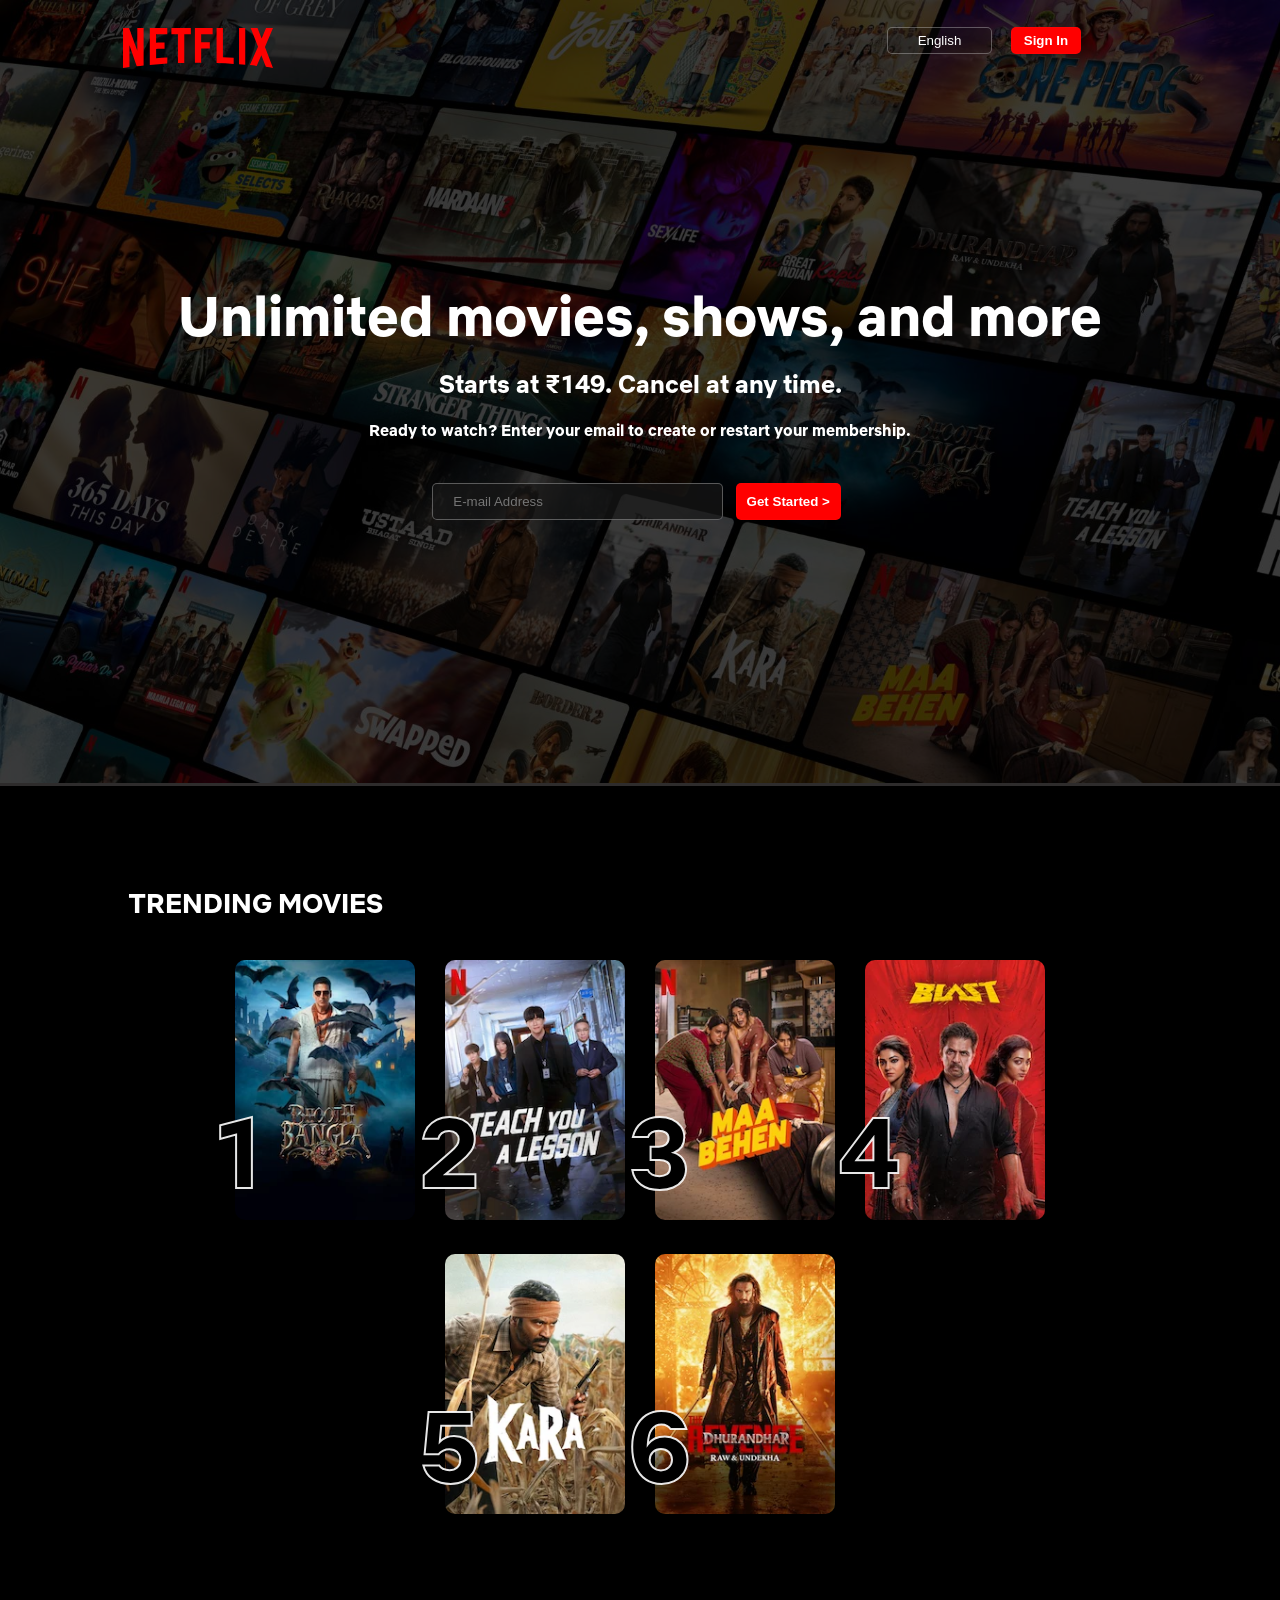
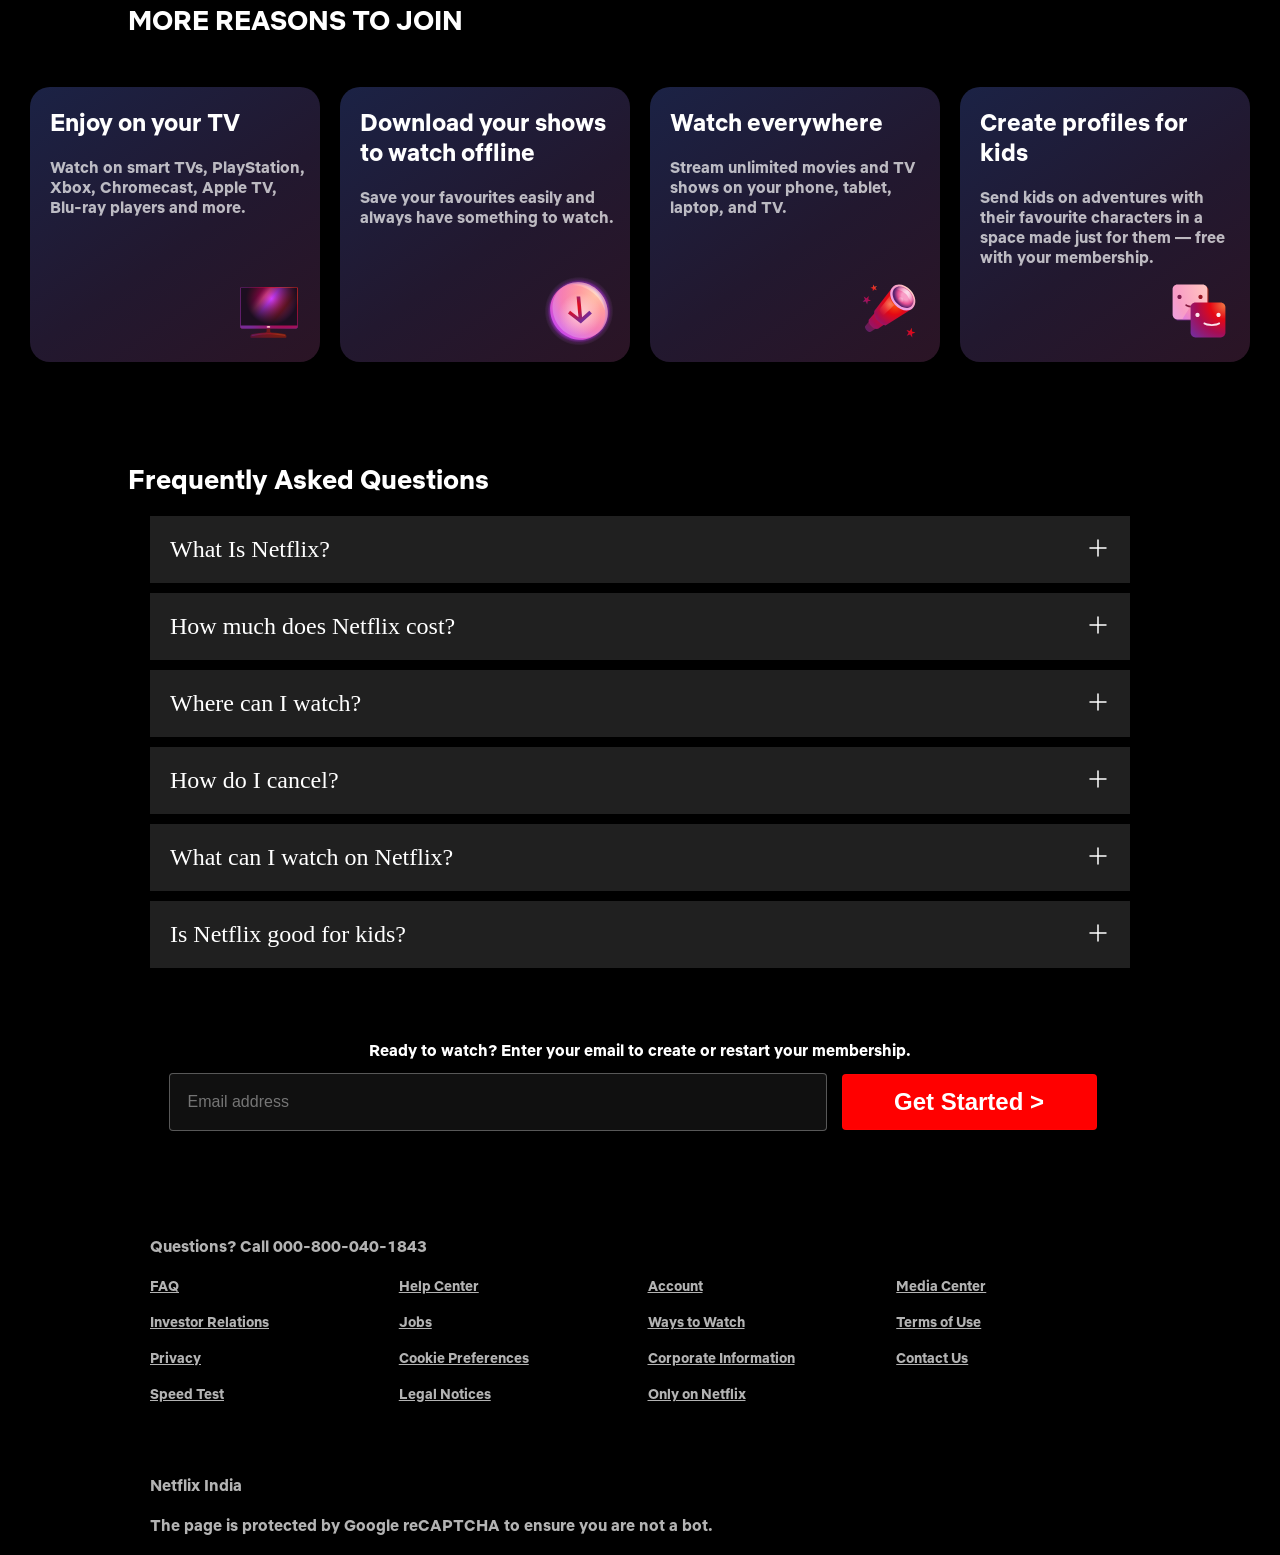
==== Project/index.html @ 36dc7288 "Rename project files to standard names" ====
<!DOCTYPE html>
<html lang="en">

<head>
    <meta charset="UTF-8">
    <meta name="viewport" content="width=device-width, initial-scale=1.0">
    <link rel="stylesheet" href="netflix-clone.css">
    <title>Document</title>
</head>

<body>

    <div class="main">

        <nav>
            <span><img width="130" src="assests/logo.svg" alt="Logo"></span>
            <div class="navbut">
                <button class="btn">English</button>
                <button class="btn btn-redsm">Sign In</button>
            </div>
        </nav>

        <div class="box"></div>
        <div class="text">
            <span>Unlimited movies, shows, and more</span>
            <span>Starts at ₹149. Cancel at any time.</span>
            <span>Ready to watch? Enter your email to create or restart your membership.</span>
            <div>
                <input class="emailenter" type="email" placeholder="E-mail Address">
                <button class="btn btn-red">Get Started &gt;</button>
            </div>
        </div>


    </div>
    <div class="separation"></div>

    <p class="word1">TRENDING MOVIES</p>
    <section class="first_section">

        <div class="card">
            <span class="rank">1</span>
            <img src="assests/bhootbangla.webp" alt="movie1">
        </div>
        <div class="card">
            <span class="rank">2</span>
            <img src="assests/img2.webp" alt="movie2">
        </div>
        <div class="card">
            <span class="rank">3</span>
            <img src="assests/img3.webp" alt="movie3">
        </div>
        <div class="card">
            <span class="rank">4</span>
            <img src="assests/img4.webp" alt="movie4">
        </div>
        <div class="card">
            <span class="rank">5</span>
            <img src="assests/img5.webp" alt="movie5">
        </div>
        <div class="card">
            <span class="rank">6</span>
            <img src="assests/img6.webp" alt="movie">
        </div>

    </section>



    <p class="word2" style="padding-top: 35px; padding-bottom: 30px;">MORE REASONS TO JOIN</p>

    <section class="second_section">

        <div class="card2">
            <span class="el"><img width="130" src="assests/svg1.svg" alt="Ele-1"></span>
            <div class="title">Enjoy on your TV</div>
            <div class="description">Watch on smart TVs, PlayStation, Xbox, Chromecast, Apple TV, Blu-ray players
                and more.</div>
        </div>
        <div class="card2">
            <span><img width="130" src="assests/svg2.svg" alt="Ele-2"></span>
            <div class="title">Download your shows to watch offline</div>
            <div class="description">Save your favourites easily and always have something to watch.</div>
        </div>
        <div class="card2">
            <span><img width="130" src="assests/svg3.svg" alt="Ele-3"></span>
            <div class="title">Watch everywhere</div>
            <div class="description">Stream unlimited movies and TV shows on your phone, tablet, laptop, and TV.
            </div>
        </div>
        <div class="card2">
            <span><img width="130" src="assests/svg4.svg" alt="Ele-4"></span>
            <div class="title">Create profiles for kids</div>
            <div class="description">Send kids on adventures with their favourite characters in a space made just
                for them — free with your membership.</div>
        </div>

    </section>

    <h2 class="word2">Frequently Asked Questions</h2>
    <section class="faq">
        
        <div class="faqbox">
            <span>What Is Netflix?</span>
            <svg class="faq-icon" xmlns="http://www.w3.org/2000/svg" viewBox="0 0 24 24" width="24" height="24" color="currentColor"
                fill="none" stroke="currentColor" stroke-width="1.5" stroke-linecap="round" stroke-linejoin="round">
                <path d="M11.9922 4.00012V20.0001M19.9922 12.0001H3.99222"></path>
            </svg>

        </div>
        <div class="faqbox">
            <span>How much does Netflix cost?</span>
            <svg class="faq-icon" xmlns="http://www.w3.org/2000/svg" viewBox="0 0 24 24" width="24" height="24" color="currentColor"
                fill="none" stroke="currentColor" stroke-width="1.5" stroke-linecap="round" stroke-linejoin="round">
                <path d="M11.9922 4.00012V20.0001M19.9922 12.0001H3.99222"></path>
            </svg>

        </div>
        <div class="faqbox">
            <span>Where can I watch?</span>
            <svg class="faq-icon" xmlns="http://www.w3.org/2000/svg" viewBox="0 0 24 24" width="24" height="24" color="currentColor"
                fill="none" stroke="currentColor" stroke-width="1.5" stroke-linecap="round" stroke-linejoin="round">
                <path d="M11.9922 4.00012V20.0001M19.9922 12.0001H3.99222"></path>
            </svg>

        </div>
        <div class="faqbox">
            <span>How do I cancel?</span>
            <svg class="faq-icon" xmlns="http://www.w3.org/2000/svg" viewBox="0 0 24 24" width="24" height="24" color="currentColor"
                fill="none" stroke="currentColor" stroke-width="1.5" stroke-linecap="round" stroke-linejoin="round">
                <path d="M11.9922 4.00012V20.0001M19.9922 12.0001H3.99222"></path>
            </svg>

        </div>
        <div class="faqbox">
            <span>What can I watch on Netflix?</span>
            <svg class="faq-icon" xmlns="http://www.w3.org/2000/svg" viewBox="0 0 24 24" width="24" height="24" color="currentColor"
                fill="none" stroke="currentColor" stroke-width="1.5" stroke-linecap="round" stroke-linejoin="round">
                <path d="M11.9922 4.00012V20.0001M19.9922 12.0001H3.99222"></path>
            </svg>

        </div>
        <div class="faqbox">
            <span>Is Netflix good for kids?</span>
            <svg class="faq-icon" xmlns="http://www.w3.org/2000/svg" viewBox="0 0 24 24" width="24" height="24" color="currentColor"
                fill="none" stroke="currentColor" stroke-width="1.5" stroke-linecap="round" stroke-linejoin="round">
                <path d="M11.9922 4.00012V20.0001M19.9922 12.0001H3.99222"></path>
            </svg>

        </div>
    </section>

    <section class="email-section">

    <p class="email-text">
        Ready to watch? Enter your email to create or restart your membership.
    </p>

    <div class="email-form">
        <input class="emailinput" type="email" placeholder="Email address">
        <button class="button">Get Started ></button>
    </div>

    </section>


    <section class="footer">
        <div class="footer-content">
            <p class="footer-text">Questions? Call 000-800-040-1843</p>
            <div class="footer-links">
                <a href="#">FAQ</a>
                <a href="#">Help Center</a>
                <a href="#">Account</a>
                <a href="#">Media Center</a>

                <a href="#">Investor Relations</a>
                <a href="#">Jobs</a>
                <a href="#">Ways to Watch</a>
                <a href="#">Terms of Use</a>
                <a href="#">Privacy</a>

                <a href="#">Cookie Preferences</a>
                <a href="#">Corporate Information</a>
                <a href="#">Contact Us</a>
                <a href="#">Speed Test</a>

                <a href="#">Legal Notices</a>
                <a href="#">Only on Netflix</a>
            </div>
            <p class="footer-text">Netflix India</p>
            <p class="footer-text-last">The page is protected by Google reCAPTCHA to ensure you are not a bot.</p>
        </div>


</body>

</html>
---- Project/netflix-clone.css ----
@font-face {
    font-family: 'Netflix';
    src: url(assests/NetflixSans-Bold.otf);
}

* {
    padding: 0;
    margin: 0;
    
}

body {
    background-color: black;
}

.main {
    background-image: url("assests/bg.jpg");
    background-position: center center;
    background-size: cover;
    background-repeat: no-repeat;
    height: 87vh;
    position: relative;
}

.box {
    background-color: black;
    height: 87vh;
    width: 100%;
    opacity: 0.69;
    position: absolute;
    top: 0;
    color: white;
    text-align: center;
}

.text {
    min-height: calc(80vh - 80px);
    text-align: center;
    color: white;
    font-size: 50px;
    display: flex;
    align-items: center;
    justify-content: center;
    flex-direction: column;
    position: relative;
    gap: 18px;
}

nav {
    width: 70vw;
    margin: auto;
    display: flex;
    justify-content: space-between;
    align-items: center;
    height: 80px;

}

.navbut{
    display: flex;
    gap: 12px;
}

nav img {
    color: red;
    width: 150px;
    position: relative;
    z-index: 5;
    padding: 15px 1px;
    margin-left: -70px;
    margin-top: 20px;
}

nav button {
    position: relative;
    z-index: 5;
}


.text> :first-child {
    font-family: 'Netflix', sans-serif;
    font-size: 56px;
    font-weight: 700;
    color: rgb(255, 255, 255);
    line-height: 70px;
    position: relative;
}

.text> :nth-child(2) {
    font-family: 'Netflix', sans-serif;
    font-size: 25px;
    font-weight: 500;
    color: rgb(255, 255, 255);
    line-height: normal;
    position: relative;
}

.text> :nth-child(3) {
    font-family: 'Netflix', sans-serif;
    font-size: 16px;
    font-weight: 400;
    color: rgb(255, 255, 255);
    line-height: 24px;
    position: relative;
}

.btn {
    height: 2px 8px;
    font-weight: bold;
    color: white;
    border-radius: 5px;
    padding: 5px;
    width: 105px;
    background-color: rgba(23, 23, 23, 0.2);
    border: 1px solid rgba(255, 255, 255, 0.3);
    margin-right: 7px;
    position: relative;
    cursor: pointer;
    font-weight:400;
}

.btn-red {
    background-color: red;
    color: white;
    padding: 10px 8px 10px 8px;
    border: 1px solid rgba(255, 15, 15, 0.3);
    font-weight: 680;
}

.btn-redsm {
    background-color: red;
    color: white;
    width: 70px;
    border: 1px solid rgba(255, 15, 15, 0.3);
    font-weight: 600;



}



.emailenter {
    padding: 10px 100px 10px 20px;
    border-radius: 5px;
    background-color: rgba(23, 23, 23, 0.7);
    color: white;
    font-weight: 500;
    border: 1px solid rgba(255, 255, 255, 0.3);
}

.separation {
    height: 3px;
    background-color: rgb(46, 44, 44);

}

.word1{
    font-family: 'Netflix', sans-serif;
    font-size: 27px;
    color: white;
    width: 80%;
    margin: 100px auto 40px;
    font-weight: 600;
    padding-bottom: 0px;;
}



.first_section{
    display: flex;
    flex-wrap: wrap;
    justify-content: center;
    gap:30px;
    padding: 0px 140px ;
    margin-top: 0px;
    height: auto;

}

.card{
    position: relative;
    width: 180px;
    transition: transform 0.3s ease ;

}

.card img{
    position: relative;
    width:100%;
    height: 260px;
    border-radius: 10px;
    object-fit: cover;
    z-index: 1;
    transition: transform 0.3s ease ;
    cursor: pointer;
}

.card:hover img{
    transform: scale(1.10);
}

.rank{

    font-family: 'Netflix', sans-serif;
    font-size: 100px;
    font-weight: 700;
    color: black;
    line-height: normal;
    
    position: absolute;
    left: -26px;
    bottom: 10px;
    -webkit-text-stroke: 2px rgba(255, 255, 255, 0.9);
    z-index: 2;
    pointer-events: none;
}

.word2{
    font-family: 'Netflix', sans-serif;
    font-size: 27px;
    color: white;
    width: 80%;
    margin: 50px auto 20px;
    font-weight: 600;
    padding-bottom: 0px;
}

.second_section{
    display: flex;
    flex-wrap: wrap;
    justify-content: center;
    align-items: center;
    gap:20px;
    height: auto;
    width: 100%;
    margin: 0px auto;
    padding-bottom: 50px;
    

}

.card2{
    width: 290px;
    height: 275px;
    border-radius: 20px;
    padding: 10px;
    position: relative;
    object-fit: cover;
    background: linear-gradient(
        145deg,
        #1b2245 0%,
        #22182f 55%,
        #2b1425 100%
    );
    box-sizing: border-box;
}

.title{
    
    font-family: 'Netflix', sans-serif;
    font-size: 24px;
    font-weight: 500;
    color: rgb(255, 255, 255);
    line-height: normal;
    position: relative;
    padding: 10px 0px 10px 10px;

}

.description{
    font-family: 'Netflix', sans-serif;
    font-size: 16px;
    font-weight: 400;
    color: rgba(255, 255, 255,0.7);
    line-height: normal;
    position: relative;
    padding: 10px 0px 0px 10px;
}



.card2 img{
    position: absolute;
    bottom: 15px;
    right: 15px;
    width: 72px;
}

.faq{
    background-color: black;
    color: white;
    padding: 0px 150px 0px 150px;
    
}

.faqbox:hover{
    background-color: rgba(84, 84, 84, 0.7);
}

.faqbox{
    display: flex;
    background-color: rgba(84, 84, 84, 0.384);
    padding: 20px;
    font-size: 24px;
    font-weight: 400;
    margin-bottom: 10px;
    justify-content: space-between;
    cursor: pointer;
}




.email-section{
    
    background-color: black;
    color: white;
    padding: 0px 150px 0px 150px;
}
.email-text{
    text-align: center;
    font-family: 'Netflix', sans-serif;
    color: white;
    font-size: 16px;
    font-weight: 400;
    line-height: 24px;
    margin-top: 70px;
}

.email-form{
    display: flex;
    justify-content: center;
    align-items: center;
}

.emailinput{
    
    margin: 11px 15px 35px 0px;
    position: relative;
    width: 620px;
    height: 56px;
    padding: 0px 18px;
    border-radius: 4px;
    background-color: rgba(23, 23, 23, 0.7);
    color: white;
    font-size: 16px;
    font-weight: 500;
    border: 1px solid rgba(255, 255, 255, 0.3);
}

.button{
    margin: 11px 15px 35px 0px;
    width: 255px;
    height: 56px;
    border: none;
    border-radius: 4px;
    background-color: red;
    color: white;
    font-size: 24px;
    line-height: 24px;
    border: 1px solid rgba(255, 15, 15, 0.3);
    font-weight: 600;
}

.footer{
    
    background-color: black;
    color: white;
    padding: 0px 150px 0px 150px;
}

.footer-text{
    font-family: 'Netflix', sans-serif;
    color: rgba(255, 255, 255,0.7);
    font-size: 16px;
    font-weight: 400;
    line-height: normal;
    margin-top: 70px;
    margin-bottom: 20px;
}

.footer-links{
    display: grid;
    grid-template-columns: repeat(4, 1fr);
    flex-wrap: wrap;
    gap: 15px;
    margin-bottom: 20px;
    
}

.footer-links a{
    color: rgba(255, 255, 255,0.7);
    font-size: 14px;
    font-weight: 400;
    line-height: 21px;
    font-family: 'Netflix', sans-serif;
}


.footer-text-last{
    font-family: 'Netflix', sans-serif;
    color: rgba(255, 255, 255,0.7);
    font-size: 16px;
    font-weight: 400;
    line-height: normal;
    margin-top: 10px;
    margin-bottom: 20px;
}



@media (max-width:768px){

    nav{
        width:95%;
    }

    nav img{
        width:100px;
        margin:0;
    }

    .text > :first-child{
        font-size:42px;
        line-height:50px;
    }

    .first_section{
        overflow-x:auto;
        flex-wrap:wrap;
        padding:20px;
    }

    .faq{
        padding:20px;
    }

    .faqbox{
        font-size:18px;
    }

    .footer-links{
        grid-template-columns:1fr 1fr;
    }

}
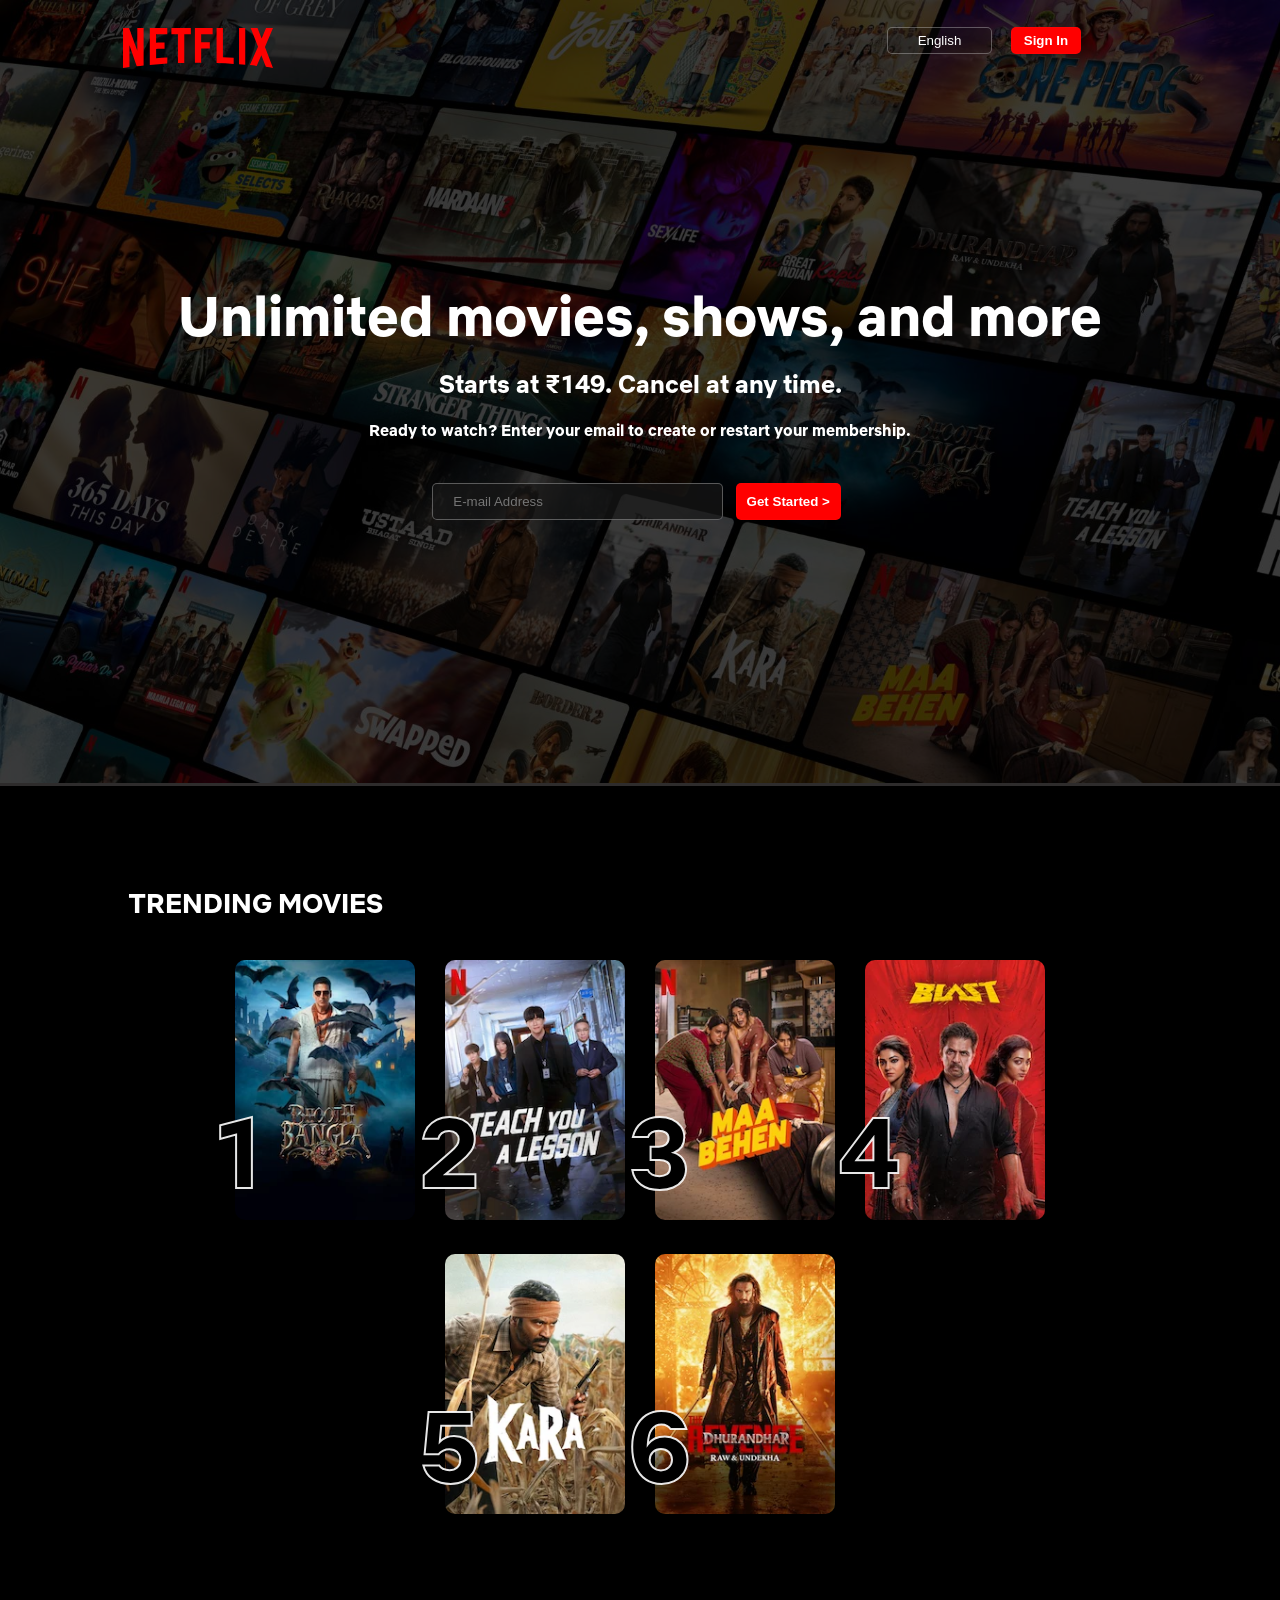
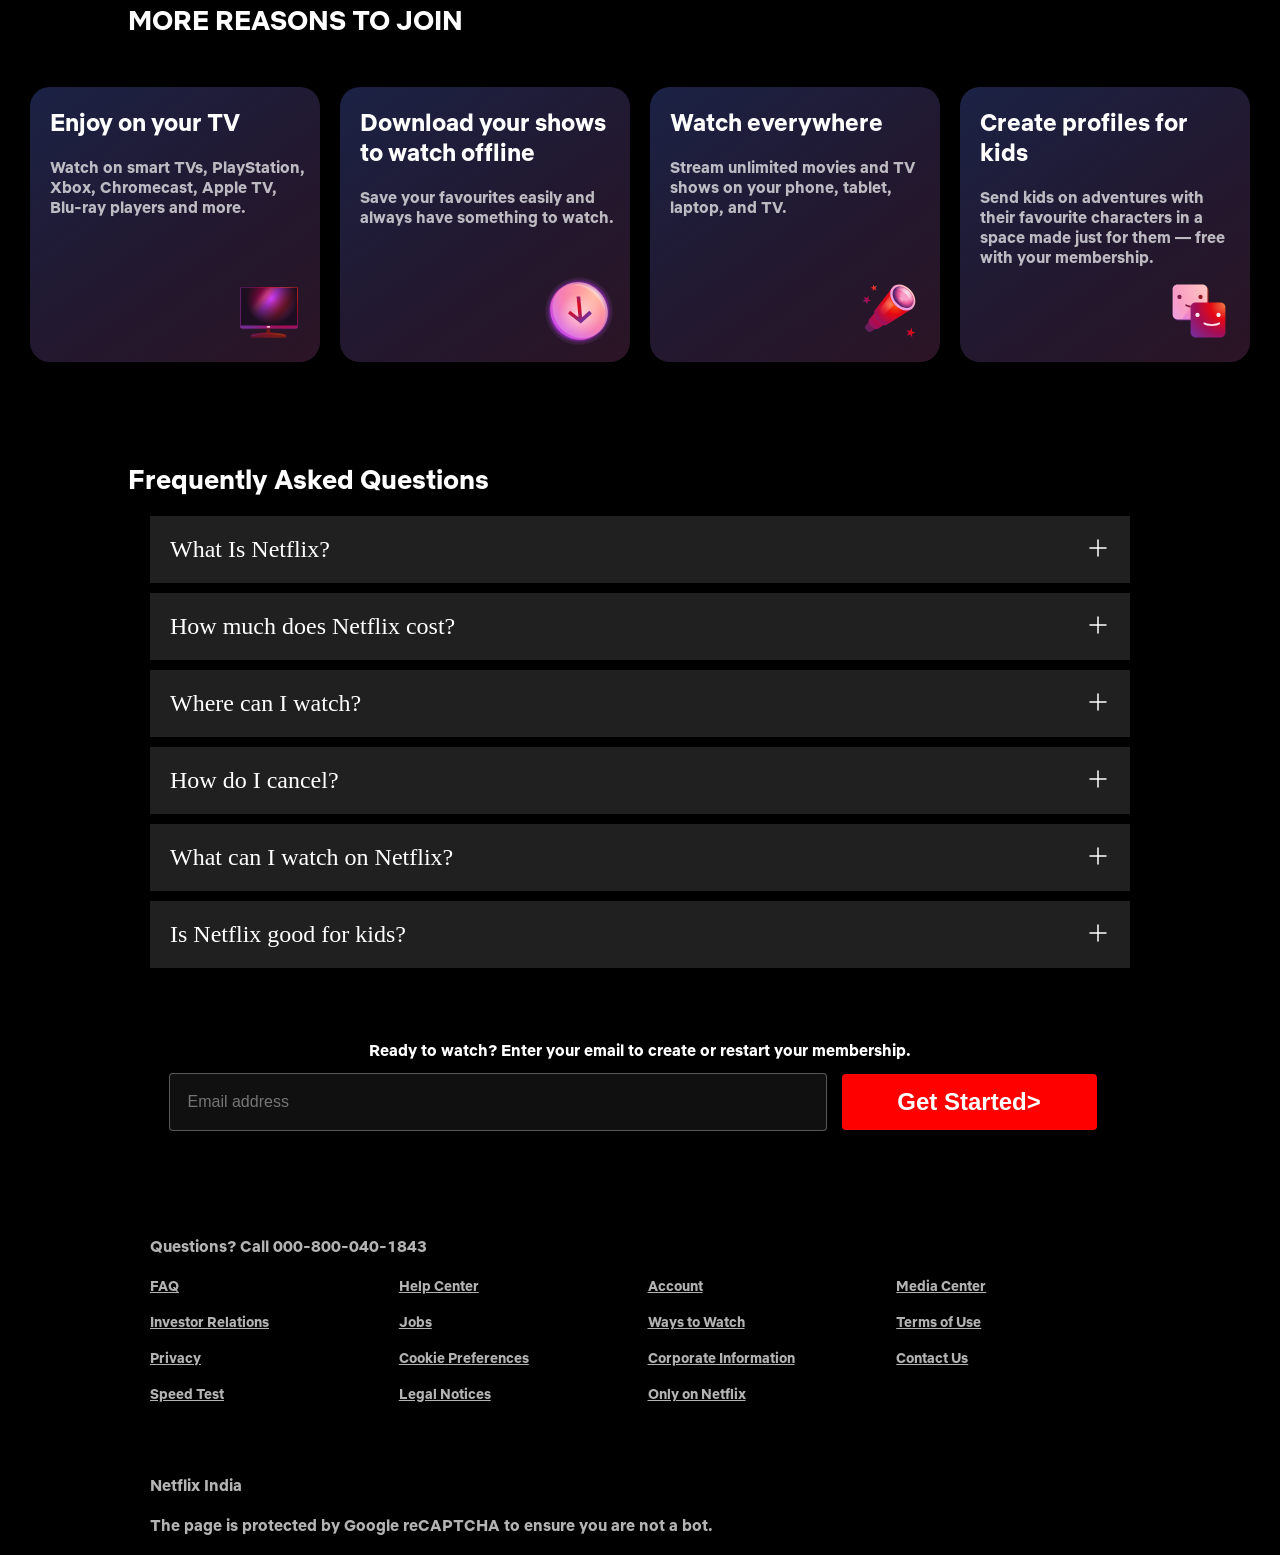
==== commit d0a26f98: "The email section is modified for the mobile view" ====
--- a/Project/index.html
+++ b/Project/index.html
@@ -4,7 +4,7 @@
 <head>
     <meta charset="UTF-8">
     <meta name="viewport" content="width=device-width, initial-scale=1.0">
-    <link rel="stylesheet" href="netflix-clone.css">
+    <link rel="stylesheet" href="index.css">
     <title>Document</title>
 </head>
 
@@ -158,7 +158,7 @@
 
     <div class="email-form">
         <input class="emailinput" type="email" placeholder="Email address">
-        <button class="button">Get Started ></button>
+        <button class="button">Get Started></button>
     </div>
 
     </section>
@@ -194,4 +194,4 @@
 
 </body>
 
-</html>+</html>
--- a/Project/index.css
+++ b/Project/index.css
@@ -0,0 +1,499 @@
+@font-face {
+    font-family: 'Netflix';
+    src: url(assests/NetflixSans-Bold.otf);
+}
+
+* {
+    padding: 0;
+    margin: 0;
+    
+}
+
+body {
+    background-color: black;
+}
+
+.main {
+    background-image: url("assests/bg.jpg");
+    background-position: center center;
+    background-size: cover;
+    background-repeat: no-repeat;
+    height: 87vh;
+    position: relative;
+}
+
+.box {
+    background-color: black;
+    height: 87vh;
+    width: 100%;
+    opacity: 0.69;
+    position: absolute;
+    top: 0;
+    color: white;
+    text-align: center;
+}
+
+.text {
+    min-height: calc(80vh - 80px);
+    text-align: center;
+    color: white;
+    font-size: 50px;
+    display: flex;
+    align-items: center;
+    justify-content: center;
+    flex-direction: column;
+    position: relative;
+    gap: 18px;
+}
+
+nav {
+    width: 70vw;
+    margin: auto;
+    display: flex;
+    justify-content: space-between;
+    align-items: center;
+    height: 80px;
+
+}
+
+.navbut{
+    display: flex;
+    gap: 12px;
+}
+
+nav img {
+    color: red;
+    width: 150px;
+    position: relative;
+    z-index: 5;
+    padding: 15px 1px;
+    margin-left: -70px;
+    margin-top: 20px;
+}
+
+nav button {
+    position: relative;
+    z-index: 5;
+}
+
+
+.text> :first-child {
+    font-family: 'Netflix', sans-serif;
+    font-size: 56px;
+    font-weight: 700;
+    color: rgb(255, 255, 255);
+    line-height: 70px;
+    position: relative;
+}
+
+.text> :nth-child(2) {
+    font-family: 'Netflix', sans-serif;
+    font-size: 25px;
+    font-weight: 500;
+    color: rgb(255, 255, 255);
+    line-height: normal;
+    position: relative;
+}
+
+.text> :nth-child(3) {
+    font-family: 'Netflix', sans-serif;
+    font-size: 16px;
+    font-weight: 400;
+    color: rgb(255, 255, 255);
+    line-height: 24px;
+    position: relative;
+}
+
+.btn {
+    height: 2px 8px;
+    font-weight: bold;
+    color: white;
+    border-radius: 5px;
+    padding: 5px;
+    width: 105px;
+    background-color: rgba(23, 23, 23, 0.2);
+    border: 1px solid rgba(255, 255, 255, 0.3);
+    margin-right: 7px;
+    position: relative;
+    cursor: pointer;
+    font-weight:400;
+}
+
+.btn-red {
+    background-color: red;
+    color: white;
+    padding: 10px 8px 10px 8px;
+    border: 1px solid rgba(255, 15, 15, 0.3);
+    font-weight: 680;
+}
+
+.btn-redsm {
+    background-color: red;
+    color: white;
+    width: 70px;
+    border: 1px solid rgba(255, 15, 15, 0.3);
+    font-weight: 600;
+
+
+
+}
+
+
+
+.emailenter {
+    padding: 10px 100px 10px 20px;
+    border-radius: 5px;
+    background-color: rgba(23, 23, 23, 0.7);
+    color: white;
+    font-weight: 500;
+    border: 1px solid rgba(255, 255, 255, 0.3);
+}
+
+.separation {
+    height: 3px;
+    background-color: rgb(46, 44, 44);
+
+}
+
+.word1{
+    font-family: 'Netflix', sans-serif;
+    font-size: 27px;
+    color: white;
+    width: 80%;
+    margin: 100px auto 40px;
+    font-weight: 600;
+    padding-bottom: 0px;;
+}
+
+
+
+.first_section{
+    display: flex;
+    flex-wrap: wrap;
+    justify-content: center;
+    gap:30px;
+    padding: 0px 140px ;
+    margin-top: 0px;
+    height: auto;
+
+}
+
+.card{
+    position: relative;
+    width: 180px;
+    transition: transform 0.3s ease ;
+
+}
+
+.card img{
+    position: relative;
+    width:100%;
+    height: 260px;
+    border-radius: 10px;
+    object-fit: cover;
+    z-index: 1;
+    transition: transform 0.3s ease ;
+    cursor: pointer;
+}
+
+.card:hover img{
+    transform: scale(1.10);
+}
+
+.rank{
+
+    font-family: 'Netflix', sans-serif;
+    font-size: 100px;
+    font-weight: 700;
+    color: black;
+    line-height: normal;
+    
+    position: absolute;
+    left: -26px;
+    bottom: 10px;
+    -webkit-text-stroke: 2px rgba(255, 255, 255, 0.9);
+    z-index: 2;
+    pointer-events: none;
+}
+
+.word2{
+    font-family: 'Netflix', sans-serif;
+    font-size: 27px;
+    color: white;
+    width: 80%;
+    margin: 50px auto 20px;
+    font-weight: 600;
+    padding-bottom: 0px;
+}
+
+.second_section{
+    display: flex;
+    flex-wrap: wrap;
+    justify-content: center;
+    align-items: center;
+    gap:20px;
+    height: auto;
+    width: 100%;
+    margin: 0px auto;
+    padding-bottom: 50px;
+    
+
+}
+
+.card2{
+    width: 290px;
+    height: 275px;
+    border-radius: 20px;
+    padding: 10px;
+    position: relative;
+    object-fit: cover;
+    background: linear-gradient(
+        145deg,
+        #1b2245 0%,
+        #22182f 55%,
+        #2b1425 100%
+    );
+    box-sizing: border-box;
+}
+
+.title{
+    
+    font-family: 'Netflix', sans-serif;
+    font-size: 24px;
+    font-weight: 500;
+    color: rgb(255, 255, 255);
+    line-height: normal;
+    position: relative;
+    padding: 10px 0px 10px 10px;
+
+}
+
+.description{
+    font-family: 'Netflix', sans-serif;
+    font-size: 16px;
+    font-weight: 400;
+    color: rgba(255, 255, 255,0.7);
+    line-height: normal;
+    position: relative;
+    padding: 10px 0px 0px 10px;
+}
+
+
+
+.card2 img{
+    position: absolute;
+    bottom: 15px;
+    right: 15px;
+    width: 72px;
+}
+
+.faq{
+    background-color: black;
+    color: white;
+    padding: 0px 150px 0px 150px;
+    
+}
+
+.faqbox:hover{
+    background-color: rgba(84, 84, 84, 0.7);
+}
+
+.faqbox{
+    display: flex;
+    background-color: rgba(84, 84, 84, 0.384);
+    padding: 20px;
+    font-size: 24px;
+    font-weight: 400;
+    margin-bottom: 10px;
+    justify-content: space-between;
+    cursor: pointer;
+}
+
+
+
+
+.email-section{
+    
+    background-color: black;
+    color: white;
+    padding: 0px 150px 0px 150px;
+}
+.email-text{
+    text-align: center;
+    font-family: 'Netflix', sans-serif;
+    color: white;
+    font-size: 16px;
+    font-weight: 400;
+    line-height: 24px;
+    margin-top: 70px;
+}
+
+.email-form{
+    display: flex;
+    justify-content: center;
+    align-items: center;
+}
+
+.emailinput{
+    
+    margin: 11px 15px 35px 0px;
+    position: relative;
+    width: 620px;
+    height: 56px;
+    padding: 0px 18px;
+    border-radius: 4px;
+    background-color: rgba(23, 23, 23, 0.7);
+    color: white;
+    font-size: 16px;
+    font-weight: 500;
+    border: 1px solid rgba(255, 255, 255, 0.3);
+}
+
+.button{
+    margin: 11px 15px 35px 0px;
+    width: 255px;
+    height: 56px;
+    border: none;
+    border-radius: 4px;
+    background-color: red;
+    color: white;
+    font-size: 24px;
+    line-height: 24px;
+    border: 1px solid rgba(255, 15, 15, 0.3);
+    font-weight: 600;
+}
+
+.footer{
+    
+    background-color: black;
+    color: white;
+    padding: 0px 150px 0px 150px;
+}
+
+.footer-text{
+    font-family: 'Netflix', sans-serif;
+    color: rgba(255, 255, 255,0.7);
+    font-size: 16px;
+    font-weight: 400;
+    line-height: normal;
+    margin-top: 70px;
+    margin-bottom: 20px;
+}
+
+.footer-links{
+    display: grid;
+    grid-template-columns: repeat(4, 1fr);
+    flex-wrap: wrap;
+    gap: 15px;
+    margin-bottom: 20px;
+    
+}
+
+.footer-links a{
+    color: rgba(255, 255, 255,0.7);
+    font-size: 14px;
+    font-weight: 400;
+    line-height: 21px;
+    font-family: 'Netflix', sans-serif;
+}
+
+
+.footer-text-last{
+    font-family: 'Netflix', sans-serif;
+    color: rgba(255, 255, 255,0.7);
+    font-size: 16px;
+    font-weight: 400;
+    line-height: normal;
+    margin-top: 10px;
+    margin-bottom: 20px;
+}
+
+
+
+@media (max-width:768px){
+
+    nav{
+        width:95%;
+    }
+
+    nav img{
+        width:100px;
+        margin:0;
+    }
+
+    .text > :first-child{
+        font-size:42px;
+        line-height:50px;
+    }
+
+    .first_section{
+        overflow-x:auto;
+        flex-wrap:wrap;
+        padding:20px;
+    }
+
+    .faq{
+        padding:20px;
+    }
+
+    .faqbox{
+        font-size:18px;
+    }
+    .footer-text{
+        margin-bottom:30px;
+    }
+
+    .footer{
+        padding:40px 25px;
+        margin-top:40px;
+        text-align:left;
+    }
+
+    .footer-text-last{
+        margin-top:35px;
+        line-height:1.6;
+    }
+
+    .footer-links{
+        display:grid;
+        grid-template-columns: repeat(2,1fr);
+        gap:18px;
+        font-size:15px;
+    }
+
+    .email-section{
+        padding: 0 20px;
+    }
+
+    .email-text{
+        margin-top: 40px;
+        padding: 0 10px;
+    }
+    .email-form{
+        width: 100%;
+        display: flex;
+        align-items: center;
+        flex-direction: column;
+        gap: 15px;
+    }
+
+    .emailinput{
+        width: 75%;
+        max-width: 340px;
+        height: 52px;
+        margin: 0;
+        margin-top: 15px;
+        box-sizing: border-box;
+    }
+    .button{
+        width: 50%;
+        max-width: 340px;
+        height:45px;
+        margin: 0;
+        font-size: 20px;
+        display: flex;
+        justify-content: center;
+        align-items: center;
+    }
+
+}
